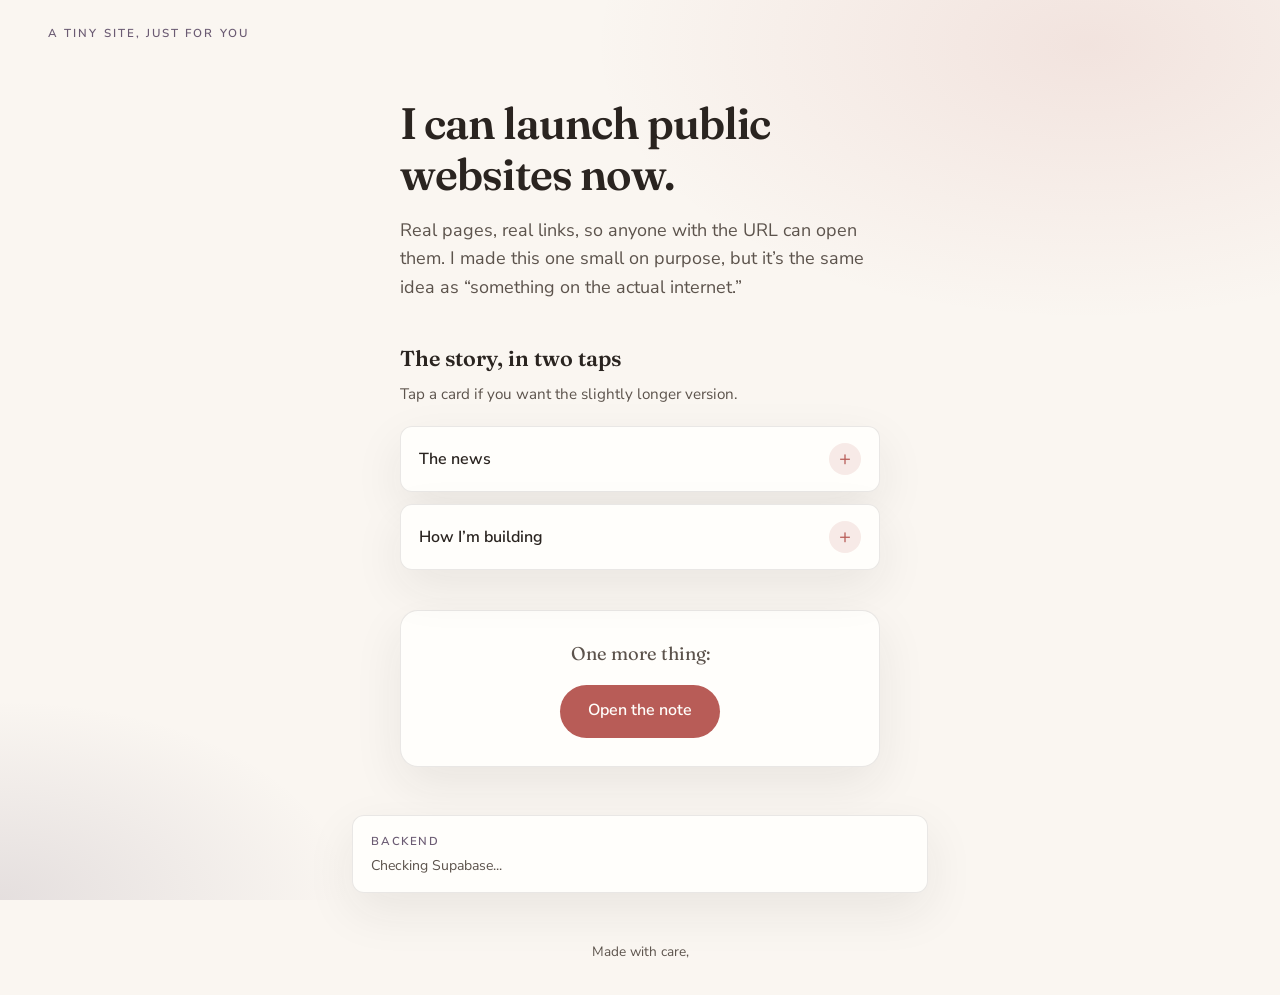
==== website/index.html @ ec7b1a2d "Add Supabase client, config template, deploy secret injection, status UI Made-with: Cursor" ====
<!DOCTYPE html>
<html lang="en">
  <head>
    <meta charset="utf-8" />
    <meta name="viewport" content="width=device-width, initial-scale=1" />
    <title>For you</title>
    <meta
      name="description"
      content="News: public websites, and how I build now. Tap the cards."
    />
    <link rel="stylesheet" href="styles.css" />
    <link rel="preconnect" href="https://fonts.googleapis.com" />
    <link rel="preconnect" href="https://fonts.gstatic.com" crossorigin />
    <link
      href="https://fonts.googleapis.com/css2?family=Fraunces:ital,opsz,wght@0,9..144,400;0,9..144,600;1,9..144,400&family=Nunito+Sans:ital,opsz,wght@0,6..12,400;0,6..12,600;1,6..12,400&display=swap"
      rel="stylesheet"
    />
  </head>
  <body>
    <a class="skip-link" href="#main">Skip to content</a>
    <div class="bg-blobs" aria-hidden="true"></div>

    <header class="site-header">
      <p class="eyebrow">A tiny site, just for you</p>
    </header>

    <main id="main" class="layout">
      <section class="hero card-in" aria-labelledby="hero-title">
        <h1 id="hero-title" class="hero-title">I can launch public websites now.</h1>
        <p class="lede">
          Real pages, real links, so anyone with the URL can open them. I made this
          one small on purpose, but it’s the same idea as “something on the
          actual internet.”
        </p>
      </section>

      <section class="story" aria-labelledby="story-title">
        <h2 id="story-title" class="section-title">The story, in two taps</h2>
        <p class="section-intro">
          Tap a card if you want the slightly longer version.
        </p>

        <div class="cards">
          <article class="story-card">
            <button
              type="button"
              class="story-card__toggle"
              aria-expanded="false"
              aria-controls="panel-1"
              id="btn-1"
            >
              <span class="story-card__label">The news</span>
              <span class="story-card__hint" aria-hidden="true">+</span>
            </button>
            <div
              class="story-card__panel"
              id="panel-1"
              role="region"
              aria-labelledby="btn-1"
              hidden
            >
              <p>
                I can create and publish <strong>public</strong> sites (pages
                that live outside my laptop, with a shareable link). That’s new
                for me, and it’s what I wanted you to see first.
              </p>
            </div>
          </article>

          <article class="story-card">
            <button
              type="button"
              class="story-card__toggle"
              aria-expanded="false"
              aria-controls="panel-2"
              id="btn-2"
            >
              <span class="story-card__label">How I’m building</span>
              <span class="story-card__hint" aria-hidden="true">+</span>
            </button>
            <div
              class="story-card__panel"
              id="panel-2"
              role="region"
              aria-labelledby="btn-2"
              hidden
            >
              <p>
                I work alongside AI tools now: things like <strong>Cursor</strong>
                and <strong>Claude</strong>, almost like teammates in the editor.
                They help me draft, explore options, and catch dumb mistakes;
                I still decide what ships. It’s faster, and honestly more fun.
              </p>
            </div>
          </article>
        </div>
      </section>

      <section class="reveal-block card-in card-in--delay" aria-labelledby="reveal-label">
        <p id="reveal-label" class="reveal-block__prompt">One more thing:</p>
        <button type="button" class="btn-primary" id="reveal-btn">
          Open the note
        </button>
        <div class="reveal-block__message" id="reveal-message" hidden>
          <p>Any ideas what we want to build now?</p>
        </div>
      </section>
    </main>

    <aside class="supabase-panel card-in" aria-label="Backend status">
      <p class="supabase-panel__title">Backend</p>
      <p id="supabase-status" class="supabase-status">Checking Supabase...</p>
    </aside>

    <footer class="site-footer">
      <p>Made with care, <span id="year"></span></p>
    </footer>

    <script src="script.js" defer></script>
    <script type="module" src="js/app-supabase.js"></script>
  </body>
</html>
---- website/styles.css ----
:root {
  --bg: #faf6f1;
  --bg-card: #fffefb;
  --text: #2a2420;
  --text-soft: #5c534c;
  --accent: #b85c57;
  --accent-hover: #9a4744;
  --accent-faint: rgba(184, 92, 87, 0.12);
  --plum: #6b5b73;
  --border: rgba(42, 36, 32, 0.1);
  --radius: 18px;
  --radius-sm: 12px;
  --shadow: 0 18px 50px rgba(42, 36, 32, 0.08);
  --shadow-hover: 0 22px 60px rgba(42, 36, 32, 0.12);
  --font-sans: "Nunito Sans", system-ui, sans-serif;
  --font-display: "Fraunces", Georgia, serif;
}

@media (prefers-color-scheme: dark) {
  :root {
    --bg: #17141a;
    --bg-card: #1f1c24;
    --text: #f2ebe6;
    --text-soft: #b8aea5;
    --accent: #e8a09c;
    --accent-hover: #f0bcb8;
    --accent-faint: rgba(232, 160, 156, 0.12);
    --plum: #c4b8cc;
    --border: rgba(242, 235, 230, 0.12);
    --shadow: 0 20px 60px rgba(0, 0, 0, 0.35);
    --shadow-hover: 0 24px 70px rgba(0, 0, 0, 0.45);
  }
}

*,
*::before,
*::after {
  box-sizing: border-box;
}

html {
  font-family: var(--font-sans);
  line-height: 1.6;
  -webkit-font-smoothing: antialiased;
}

body {
  margin: 0;
  min-height: 100dvh;
  display: flex;
  flex-direction: column;
  color: var(--text);
  background: var(--bg);
  position: relative;
  overflow-x: hidden;
}

.bg-blobs {
  position: fixed;
  inset: 0;
  z-index: -1;
  background:
    radial-gradient(900px 500px at 85% 5%, var(--accent-faint), transparent 55%),
    radial-gradient(700px 400px at 0% 100%, rgba(107, 91, 115, 0.15), transparent 50%),
    var(--bg);
  pointer-events: none;
}

@media (prefers-color-scheme: dark) {
  .bg-blobs {
    background:
      radial-gradient(900px 500px at 85% 5%, var(--accent-faint), transparent 55%),
      radial-gradient(700px 400px at 0% 100%, rgba(196, 184, 204, 0.12), transparent 50%),
      var(--bg);
  }
}

.skip-link {
  position: absolute;
  left: -999px;
  top: 0.75rem;
  padding: 0.5rem 1rem;
  background: var(--accent);
  color: var(--bg);
  font-weight: 600;
  border-radius: 8px;
  z-index: 10;
}

.skip-link:focus {
  left: 0.75rem;
}

.site-header {
  padding: 1.5rem clamp(1.25rem, 4vw, 3rem) 0;
}

.eyebrow {
  margin: 0;
  font-size: 0.72rem;
  letter-spacing: 0.18em;
  text-transform: uppercase;
  color: var(--plum);
  font-weight: 600;
}

.layout {
  flex: 1;
  padding: clamp(1.5rem, 5vw, 3.5rem) clamp(1.25rem, 4vw, 3rem) 3rem;
  max-width: 36rem;
  margin: 0 auto;
  width: 100%;
}

.hero {
  margin-bottom: 2.5rem;
}

.hero-title {
  margin: 0 0 1rem;
  font-family: var(--font-display);
  font-size: clamp(2rem, 6vw, 2.75rem);
  font-weight: 600;
  line-height: 1.15;
  letter-spacing: -0.02em;
  color: var(--text);
}

.lede {
  margin: 0;
  font-size: 1.125rem;
  color: var(--text-soft);
}

.section-title {
  margin: 0 0 0.35rem;
  font-family: var(--font-display);
  font-size: 1.35rem;
  font-weight: 600;
}

.section-intro {
  margin: 0 0 1.25rem;
  font-size: 0.95rem;
  color: var(--text-soft);
}

.cards {
  display: flex;
  flex-direction: column;
  gap: 0.75rem;
}

.story-card {
  border-radius: var(--radius-sm);
  border: 1px solid var(--border);
  background: var(--bg-card);
  box-shadow: var(--shadow);
  overflow: hidden;
  transition: box-shadow 0.25s ease, transform 0.2s ease;
}

.story-card:has(.story-card__toggle[aria-expanded="true"]) {
  box-shadow: var(--shadow-hover);
}

.story-card__toggle {
  width: 100%;
  display: flex;
  align-items: center;
  justify-content: space-between;
  gap: 1rem;
  padding: 1rem 1.15rem;
  margin: 0;
  border: none;
  background: transparent;
  color: var(--text);
  font: inherit;
  text-align: left;
  cursor: pointer;
  transition: background 0.2s ease;
}

.story-card__toggle:hover {
  background: var(--accent-faint);
}

.story-card__toggle:focus-visible {
  outline: 2px solid var(--accent);
  outline-offset: -2px;
}

.story-card__label {
  font-weight: 600;
  font-size: 1rem;
}

.story-card__hint {
  flex-shrink: 0;
  width: 2rem;
  height: 2rem;
  display: grid;
  place-items: center;
  border-radius: 999px;
  background: var(--accent-faint);
  color: var(--accent);
  font-size: 1.25rem;
  font-weight: 400;
  line-height: 1;
  transition: transform 0.25s ease;
}

.story-card__toggle[aria-expanded="true"] .story-card__hint {
  transform: rotate(45deg);
}

.story-card__panel {
  padding: 0 1.15rem 1.15rem;
  border-top: 1px solid var(--border);
}

.story-card__panel[hidden] {
  display: none;
}

.story-card__panel p {
  margin: 0.9rem 0 0;
  font-size: 0.98rem;
  color: var(--text-soft);
}

.story-card__panel p em {
  color: var(--text);
  font-style: italic;
}

.reveal-block {
  margin-top: 2.5rem;
  padding: 1.75rem;
  border-radius: var(--radius);
  border: 1px solid var(--border);
  background: var(--bg-card);
  box-shadow: var(--shadow);
  text-align: center;
}

.reveal-block__prompt {
  margin: 0 0 1rem;
  font-family: var(--font-display);
  font-size: 1.15rem;
  color: var(--text-soft);
}

.btn-primary {
  display: inline-flex;
  align-items: center;
  justify-content: center;
  padding: 0.85rem 1.75rem;
  border: none;
  border-radius: 999px;
  background: var(--accent);
  color: #fffefb;
  font: inherit;
  font-weight: 600;
  font-size: 1rem;
  cursor: pointer;
  transition: background 0.2s ease, transform 0.15s ease;
}

.btn-primary:hover {
  background: var(--accent-hover);
}

.btn-primary:focus-visible {
  outline: 2px solid var(--accent);
  outline-offset: 3px;
}

.btn-primary:active {
  transform: scale(0.98);
}

.reveal-block__message {
  margin-top: 1.25rem;
  text-align: left;
}

.reveal-block__message[hidden] {
  display: none;
}

.reveal-block__message p {
  margin: 0;
  font-size: 1.05rem;
  color: var(--text-soft);
  line-height: 1.65;
}

.supabase-panel {
  max-width: 36rem;
  margin: 0 auto 1.5rem;
  padding: 1rem 1.15rem;
  width: calc(100% - clamp(2.5rem, 8vw, 6rem));
  border-radius: var(--radius-sm);
  border: 1px solid var(--border);
  background: var(--bg-card);
  box-shadow: var(--shadow);
}

.supabase-panel__title {
  margin: 0 0 0.35rem;
  font-size: 0.72rem;
  letter-spacing: 0.14em;
  text-transform: uppercase;
  color: var(--plum);
  font-weight: 600;
}

.supabase-status {
  margin: 0;
  font-size: 0.88rem;
  color: var(--text-soft);
  line-height: 1.45;
}

.supabase-status[data-state="ok"] {
  color: var(--text);
}

.supabase-status[data-state="error"] {
  color: var(--accent);
}

.site-footer {
  padding: 1.5rem clamp(1.25rem, 4vw, 3rem) 2rem;
  text-align: center;
}

.site-footer p {
  margin: 0;
  font-size: 0.85rem;
  color: var(--text-soft);
}

@media (prefers-reduced-motion: reduce) {
  .story-card,
  .story-card__hint,
  .btn-primary {
    transition: none;
  }

  .card-in {
    animation: none;
    opacity: 1;
    transform: none;
  }
}

.card-in {
  animation: rise-in 0.7s ease backwards;
}

.card-in--delay {
  animation-delay: 0.12s;
}

@keyframes rise-in {
  from {
    opacity: 0;
    transform: translateY(12px);
  }
  to {
    opacity: 1;
    transform: translateY(0);
  }
}
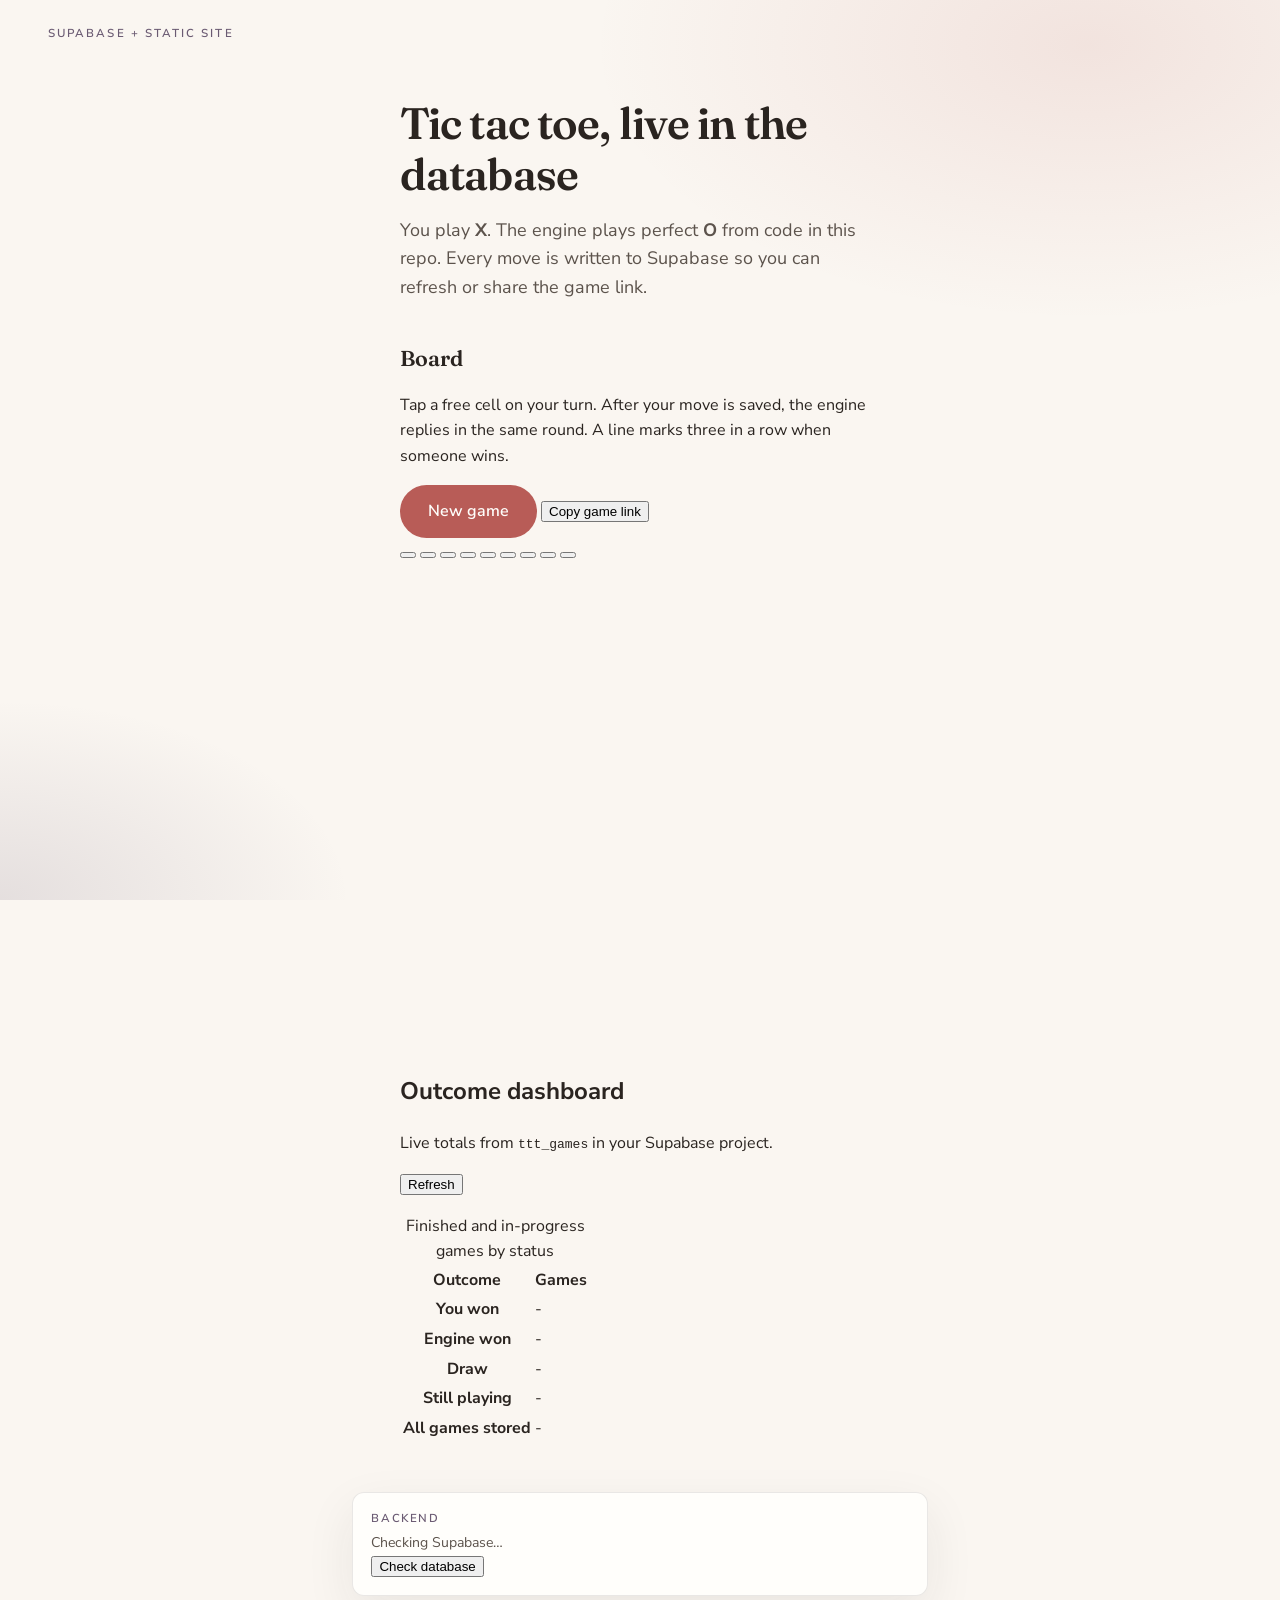
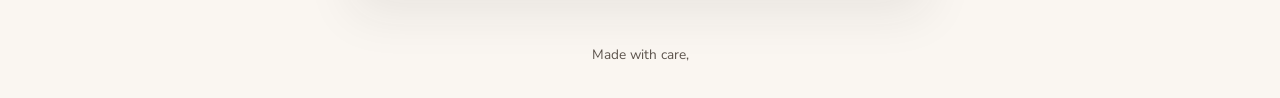
==== commit c548d9a9: "Clean up README, gitignore, and ASCII placeholders for stats UI Made-with: Cursor" ====
--- a/website/index.html
+++ b/website/index.html
@@ -3,10 +3,10 @@
   <head>
     <meta charset="utf-8" />
     <meta name="viewport" content="width=device-width, initial-scale=1" />
-    <title>For you</title>
+    <title>Tic tac toe with Supabase</title>
     <meta
       name="description"
-      content="News: public websites, and how I build now. Tap the cards."
+      content="Play tic tac toe against a perfect engine. Each move is stored in Supabase."
     />
     <link rel="stylesheet" href="styles.css" />
     <link rel="preconnect" href="https://fonts.googleapis.com" />
@@ -21,95 +21,147 @@
     <div class="bg-blobs" aria-hidden="true"></div>
 
     <header class="site-header">
-      <p class="eyebrow">A tiny site, just for you</p>
+      <p class="eyebrow">Supabase + static site</p>
     </header>
 
-    <main id="main" class="layout">
+    <main id="main" class="layout layout--wide">
       <section class="hero card-in" aria-labelledby="hero-title">
-        <h1 id="hero-title" class="hero-title">I can launch public websites now.</h1>
+        <h1 id="hero-title" class="hero-title">Tic tac toe, live in the database</h1>
         <p class="lede">
-          Real pages, real links, so anyone with the URL can open them. I made this
-          one small on purpose, but it’s the same idea as “something on the
-          actual internet.”
+          You play <strong>X</strong>. The engine plays perfect <strong>O</strong> from code in this
+          repo. Every move is written to Supabase so you can refresh or share the game link.
         </p>
       </section>
 
-      <section class="story" aria-labelledby="story-title">
-        <h2 id="story-title" class="section-title">The story, in two taps</h2>
-        <p class="section-intro">
-          Tap a card if you want the slightly longer version.
+      <section class="ttt-section card-in card-in--delay" aria-labelledby="ttt-heading">
+        <h2 id="ttt-heading" class="section-title">Board</h2>
+        <p class="ttt-lede">
+          Tap a free cell on your turn. After your move is saved, the engine replies in the same
+          round. A line marks three in a row when someone wins.
         </p>
+        <p id="ttt-status" class="ttt-status" aria-live="polite"></p>
+        <div id="ttt-result" class="ttt-result" role="status" hidden></div>
+        <div class="ttt-toolbar">
+          <button type="button" class="btn-primary" id="ttt-new-game">New game</button>
+          <button type="button" class="btn-ghost" id="ttt-copy-link">Copy game link</button>
+        </div>
 
-        <div class="cards">
-          <article class="story-card">
-            <button
-              type="button"
-              class="story-card__toggle"
-              aria-expanded="false"
-              aria-controls="panel-1"
-              id="btn-1"
-            >
-              <span class="story-card__label">The news</span>
-              <span class="story-card__hint" aria-hidden="true">+</span>
-            </button>
-            <div
-              class="story-card__panel"
-              id="panel-1"
-              role="region"
-              aria-labelledby="btn-1"
-              hidden
-            >
-              <p>
-                I can create and publish <strong>public</strong> sites (pages
-                that live outside my laptop, with a shareable link). That’s new
-                for me, and it’s what I wanted you to see first.
-              </p>
-            </div>
-          </article>
-
-          <article class="story-card">
-            <button
-              type="button"
-              class="story-card__toggle"
-              aria-expanded="false"
-              aria-controls="panel-2"
-              id="btn-2"
-            >
-              <span class="story-card__label">How I’m building</span>
-              <span class="story-card__hint" aria-hidden="true">+</span>
-            </button>
-            <div
-              class="story-card__panel"
-              id="panel-2"
-              role="region"
-              aria-labelledby="btn-2"
-              hidden
-            >
-              <p>
-                I work alongside AI tools now: things like <strong>Cursor</strong>
-                and <strong>Claude</strong>, almost like teammates in the editor.
-                They help me draft, explore options, and catch dumb mistakes;
-                I still decide what ships. It’s faster, and honestly more fun.
-              </p>
-            </div>
-          </article>
+        <div class="ttt-board-shell">
+          <div
+            class="ttt-grid"
+            id="ttt-grid"
+            role="group"
+            aria-label="Tic tac toe cells, three by three"
+          >
+            <button type="button" class="ttt-cell" data-index="0" aria-label="Cell 1"></button>
+            <button type="button" class="ttt-cell" data-index="1" aria-label="Cell 2"></button>
+            <button type="button" class="ttt-cell" data-index="2" aria-label="Cell 3"></button>
+            <button type="button" class="ttt-cell" data-index="3" aria-label="Cell 4"></button>
+            <button type="button" class="ttt-cell" data-index="4" aria-label="Cell 5"></button>
+            <button type="button" class="ttt-cell" data-index="5" aria-label="Cell 6"></button>
+            <button type="button" class="ttt-cell" data-index="6" aria-label="Cell 7"></button>
+            <button type="button" class="ttt-cell" data-index="7" aria-label="Cell 8"></button>
+            <button type="button" class="ttt-cell" data-index="8" aria-label="Cell 9"></button>
+          </div>
+          <svg
+            id="ttt-win-svg"
+            class="ttt-win-svg"
+            viewBox="0 0 300 300"
+            preserveAspectRatio="none"
+            aria-hidden="true"
+          ></svg>
         </div>
       </section>
 
-      <section class="reveal-block card-in card-in--delay" aria-labelledby="reveal-label">
-        <p id="reveal-label" class="reveal-block__prompt">One more thing:</p>
-        <button type="button" class="btn-primary" id="reveal-btn">
-          Open the note
-        </button>
-        <div class="reveal-block__message" id="reveal-message" hidden>
-          <p>Any ideas what we want to build now?</p>
+      <section class="stats-section card-in" aria-labelledby="stats-heading">
+        <div class="stats-section__head">
+          <div class="stats-section__titles">
+            <h2 id="stats-heading" class="stats-section__title">Outcome dashboard</h2>
+            <p class="stats-section__subtitle">
+              Live totals from <code>ttt_games</code> in your Supabase project.
+            </p>
+          </div>
+          <button type="button" class="btn-stats-refresh" id="stats-refresh">
+            <span class="btn-stats-refresh__label">Refresh</span>
+          </button>
+        </div>
+        <p id="stats-status" class="stats-status" aria-live="polite"></p>
+
+        <div class="stats-table-shell">
+          <table class="stats-table">
+            <caption class="stats-table__caption">
+              Finished and in-progress games by status
+            </caption>
+            <thead>
+              <tr>
+                <th scope="col" class="stats-table__th-outcome">Outcome</th>
+                <th scope="col" class="stats-table__th-count">Games</th>
+              </tr>
+            </thead>
+            <tbody>
+              <tr class="stats-table__row stats-table__row--user">
+                <th scope="row" class="stats-table__label">
+                  <span class="stats-table__swatch stats-table__swatch--user" aria-hidden="true"></span>
+                  You won
+                </th>
+                <td class="stats-table__num" id="stat-user-won">-</td>
+              </tr>
+              <tr class="stats-table__row stats-table__row--engine">
+                <th scope="row" class="stats-table__label">
+                  <span class="stats-table__swatch stats-table__swatch--engine" aria-hidden="true"></span>
+                  Engine won
+                </th>
+                <td class="stats-table__num" id="stat-engine-won">-</td>
+              </tr>
+              <tr class="stats-table__row stats-table__row--draw">
+                <th scope="row" class="stats-table__label">
+                  <span class="stats-table__swatch stats-table__swatch--draw" aria-hidden="true"></span>
+                  Draw
+                </th>
+                <td class="stats-table__num" id="stat-draw">-</td>
+              </tr>
+              <tr class="stats-table__row stats-table__row--playing stats-table__row--sep">
+                <th scope="row" class="stats-table__label">
+                  <span class="stats-table__swatch stats-table__swatch--playing" aria-hidden="true"></span>
+                  Still playing
+                </th>
+                <td class="stats-table__num stats-table__num--muted" id="stat-playing">-</td>
+              </tr>
+              <tr class="stats-table__row stats-table__row--total">
+                <th scope="row" class="stats-table__label stats-table__label--total">
+                  <span class="stats-table__swatch stats-table__swatch--total" aria-hidden="true"></span>
+                  All games stored
+                </th>
+                <td class="stats-table__num stats-table__num--total" id="stat-total">-</td>
+              </tr>
+            </tbody>
+          </table>
         </div>
       </section>
     </main>
 
     <aside class="supabase-panel card-in" aria-label="Backend status">
       <p class="supabase-panel__title">Backend</p>
-      <p id="supabase-status" class="supabase-status">Checking Supabase...</p>
+      <div class="supabase-db-row">
+        <span
+          class="supabase-light"
+          id="supabase-light"
+          data-state="off"
+          role="img"
+          aria-label="Database check indicator"
+        ></span>
+        <p
+          id="supabase-status"
+          class="supabase-status"
+          data-state="idle"
+          aria-live="polite"
+        >
+          Checking Supabase…
+        </p>
+      </div>
+      <button type="button" class="btn-supabase-check" id="supabase-check-btn">
+        Check database
+      </button>
     </aside>
 
     <footer class="site-footer">
@@ -118,5 +170,7 @@
 
     <script src="script.js" defer></script>
     <script type="module" src="js/app-supabase.js"></script>
+    <script type="module" src="js/app-dashboard.js"></script>
+    <script type="module" src="js/app-ttt.js"></script>
   </body>
 </html>
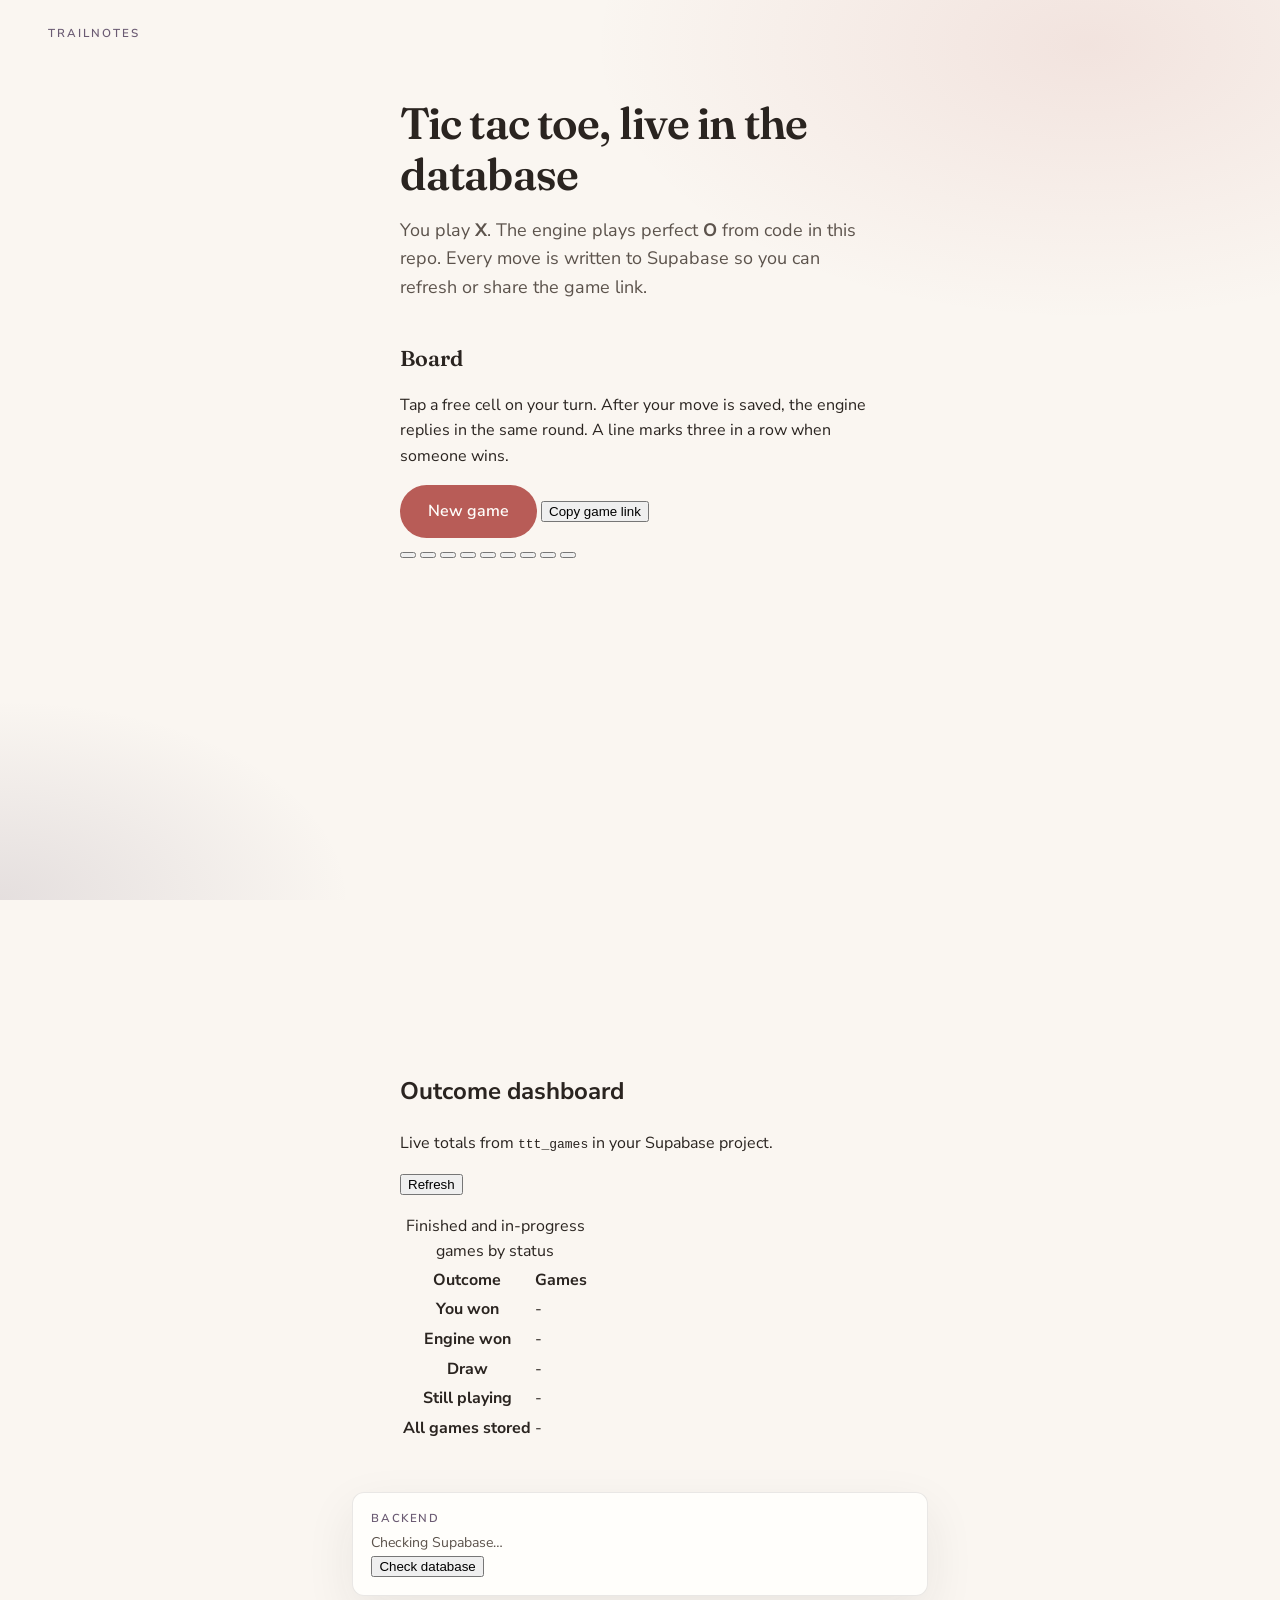
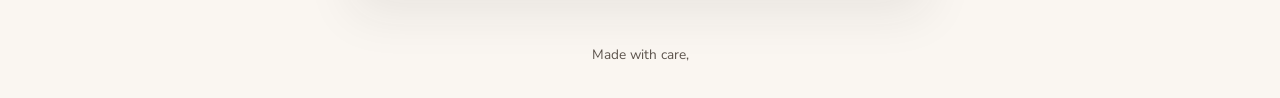
==== commit 67c89282: "Rename project branding to TrailNotes Made-with: Cursor" ====
--- a/website/index.html
+++ b/website/index.html
@@ -3,10 +3,10 @@
   <head>
     <meta charset="utf-8" />
     <meta name="viewport" content="width=device-width, initial-scale=1" />
-    <title>Tic tac toe with Supabase</title>
+    <title>TrailNotes</title>
     <meta
       name="description"
-      content="Play tic tac toe against a perfect engine. Each move is stored in Supabase."
+      content="TrailNotes: play tic tac toe against a perfect engine. Each move is stored in Supabase."
     />
     <link rel="stylesheet" href="styles.css" />
     <link rel="preconnect" href="https://fonts.googleapis.com" />
@@ -21,7 +21,7 @@
     <div class="bg-blobs" aria-hidden="true"></div>
 
     <header class="site-header">
-      <p class="eyebrow">Supabase + static site</p>
+      <p class="eyebrow">TrailNotes</p>
     </header>
 
     <main id="main" class="layout layout--wide">
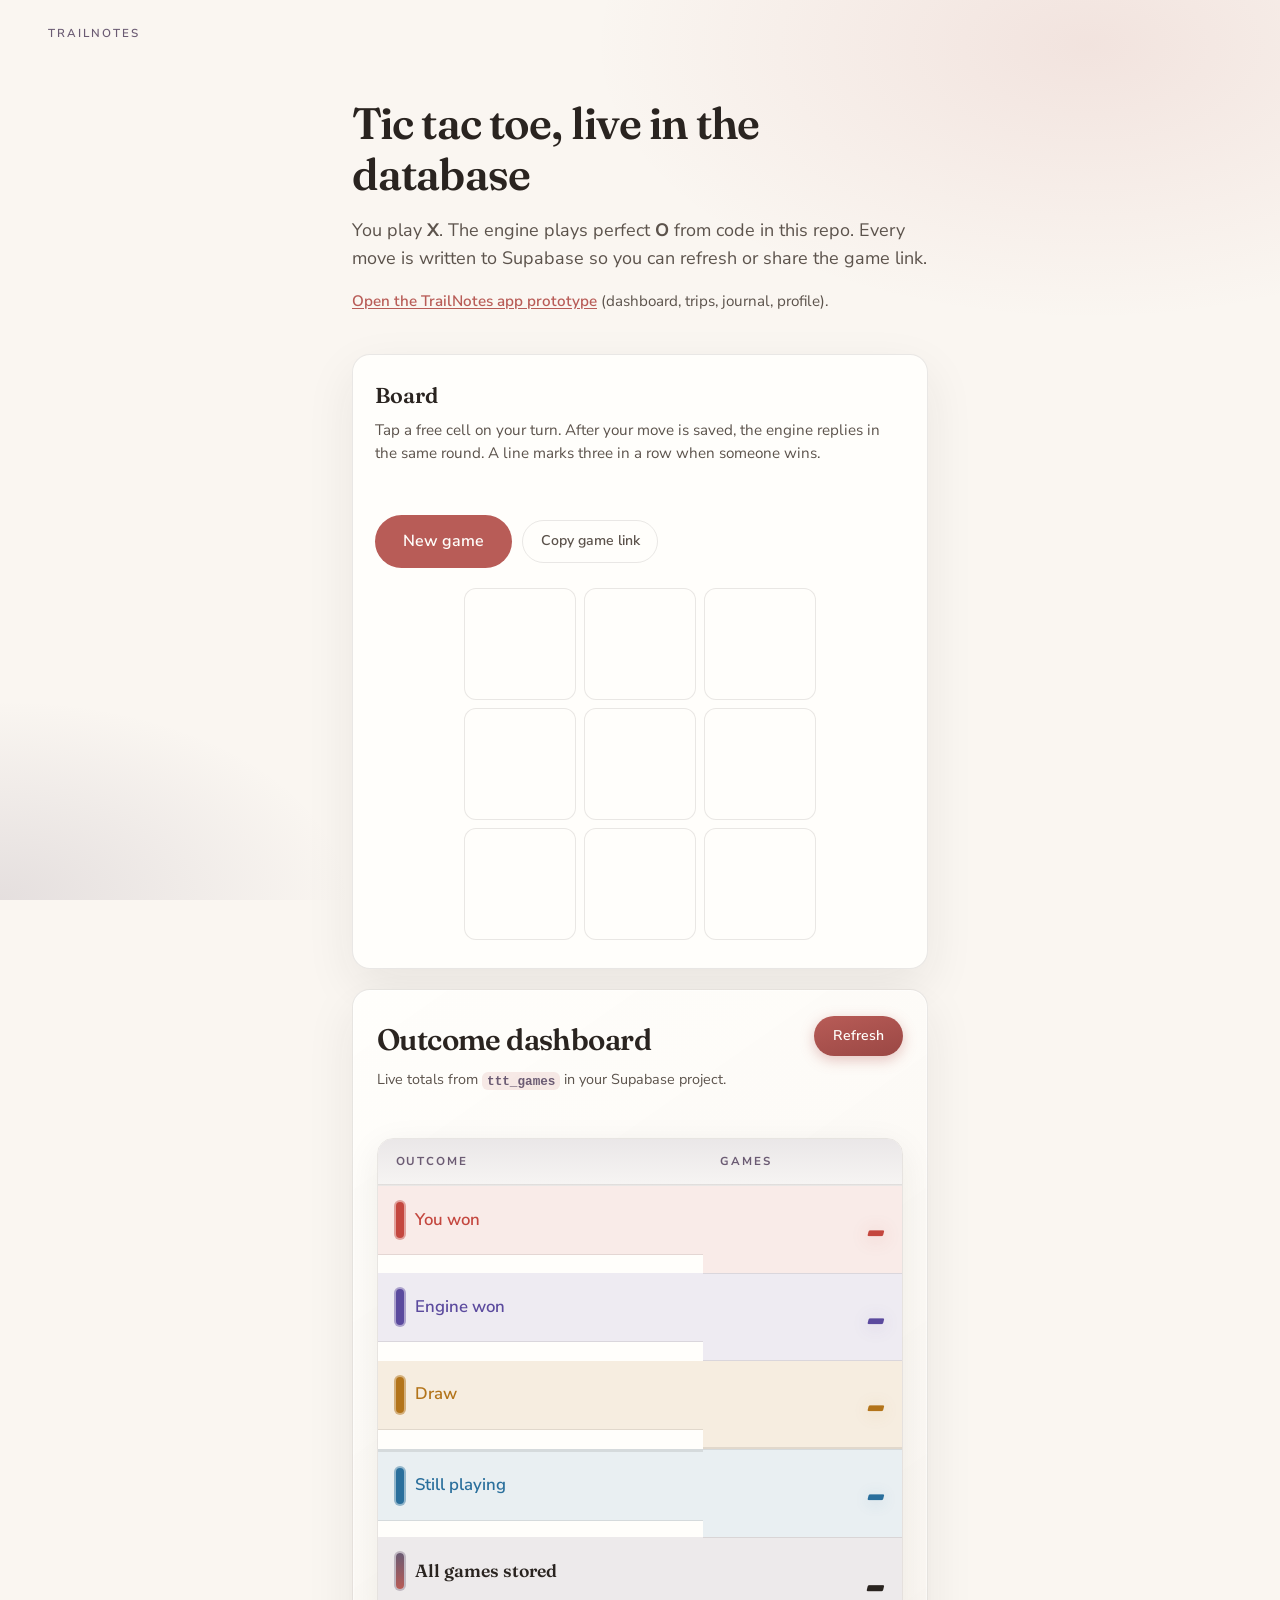
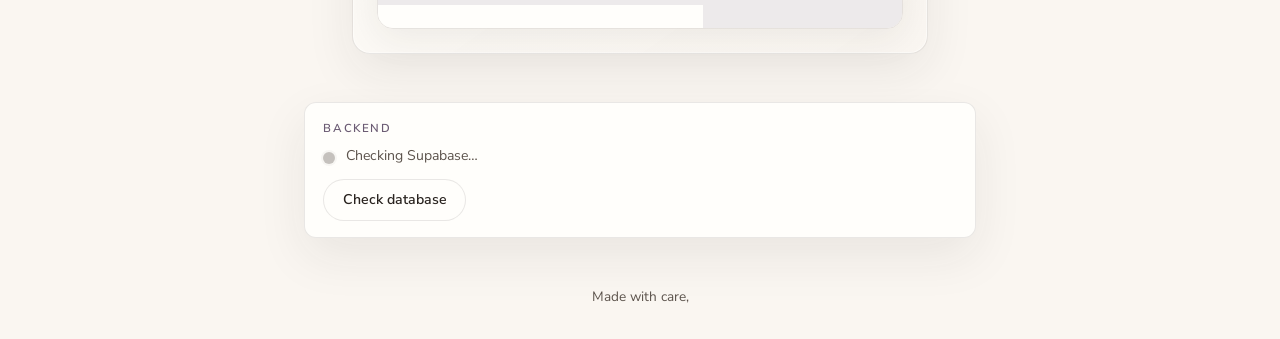
==== commit 784b6c78: "Add clickable TrailNotes UI prototype (four screens) under website/prototype Made-with: Cursor" ====
--- a/website/index.html
+++ b/website/index.html
@@ -30,6 +30,9 @@
         <p class="lede">
           You play <strong>X</strong>. The engine plays perfect <strong>O</strong> from code in this
           repo. Every move is written to Supabase so you can refresh or share the game link.
+        </p>
+        <p class="prototype-teaser">
+          <a href="prototype/index.html">Open the TrailNotes app prototype</a> (dashboard, trips, journal, profile).
         </p>
       </section>
 
--- a/website/styles.css
+++ b/website/styles.css
@@ -14,6 +14,21 @@
   --shadow-hover: 0 22px 60px rgba(42, 36, 32, 0.12);
   --font-sans: "Nunito Sans", system-ui, sans-serif;
   --font-display: "Fraunces", Georgia, serif;
+  --stat-user: #c4473f;
+  --stat-user-bg: rgba(196, 71, 63, 0.1);
+  --stat-user-border: rgba(196, 71, 63, 0.45);
+  --stat-engine: #5b4a9e;
+  --stat-engine-bg: rgba(91, 74, 158, 0.1);
+  --stat-engine-border: rgba(91, 74, 158, 0.45);
+  --stat-draw: #b3741a;
+  --stat-draw-bg: rgba(179, 116, 26, 0.12);
+  --stat-draw-border: rgba(179, 116, 26, 0.5);
+  --stat-playing: #2a6f9c;
+  --stat-playing-bg: rgba(42, 111, 156, 0.1);
+  --stat-playing-border: rgba(42, 111, 156, 0.45);
+  --stat-total: #2a2420;
+  --stat-total-bg: rgba(107, 91, 115, 0.12);
+  --stat-total-border: rgba(107, 91, 115, 0.35);
 }
 
 @media (prefers-color-scheme: dark) {
@@ -29,6 +44,21 @@
     --border: rgba(242, 235, 230, 0.12);
     --shadow: 0 20px 60px rgba(0, 0, 0, 0.35);
     --shadow-hover: 0 24px 70px rgba(0, 0, 0, 0.45);
+    --stat-user: #ff8a82;
+    --stat-user-bg: rgba(255, 138, 130, 0.12);
+    --stat-user-border: rgba(255, 138, 130, 0.4);
+    --stat-engine: #b8a3ff;
+    --stat-engine-bg: rgba(184, 163, 255, 0.12);
+    --stat-engine-border: rgba(184, 163, 255, 0.45);
+    --stat-draw: #f0c14d;
+    --stat-draw-bg: rgba(240, 193, 77, 0.12);
+    --stat-draw-border: rgba(240, 193, 77, 0.45);
+    --stat-playing: #7ec8ff;
+    --stat-playing-bg: rgba(126, 200, 255, 0.12);
+    --stat-playing-border: rgba(126, 200, 255, 0.4);
+    --stat-total: #f2ebe6;
+    --stat-total-bg: rgba(196, 184, 204, 0.14);
+    --stat-total-border: rgba(196, 184, 204, 0.35);
   }
 }
 
@@ -112,6 +142,10 @@
   width: 100%;
 }
 
+.layout--wide {
+  max-width: 42rem;
+}
+
 .hero {
   margin-bottom: 2.5rem;
 }
@@ -130,6 +164,23 @@
   margin: 0;
   font-size: 1.125rem;
   color: var(--text-soft);
+}
+
+.prototype-teaser {
+  margin: 1rem 0 0;
+  font-size: 0.95rem;
+  color: var(--text-soft);
+}
+
+.prototype-teaser a {
+  color: var(--accent);
+  font-weight: 600;
+  text-decoration: underline;
+  text-underline-offset: 0.15em;
+}
+
+.prototype-teaser a:hover {
+  color: var(--accent-hover);
 }
 
 .section-title {
@@ -297,7 +348,7 @@
 }
 
 .supabase-panel {
-  max-width: 36rem;
+  max-width: 42rem;
   margin: 0 auto 1.5rem;
   padding: 1rem 1.15rem;
   width: calc(100% - clamp(2.5rem, 8vw, 6rem));
@@ -308,7 +359,7 @@
 }
 
 .supabase-panel__title {
-  margin: 0 0 0.35rem;
+  margin: 0 0 0.55rem;
   font-size: 0.72rem;
   letter-spacing: 0.14em;
   text-transform: uppercase;
@@ -316,8 +367,112 @@
   font-weight: 600;
 }
 
+.supabase-db-row {
+  display: flex;
+  align-items: flex-start;
+  gap: 0.65rem;
+  margin-bottom: 0.75rem;
+}
+
+.supabase-light {
+  flex-shrink: 0;
+  width: 0.75rem;
+  height: 0.75rem;
+  margin-top: 0.32rem;
+  border-radius: 50%;
+  background: var(--text-soft);
+  opacity: 0.45;
+  box-shadow: 0 0 0 2px var(--border);
+  transition:
+    background 0.2s ease,
+    opacity 0.2s ease,
+    box-shadow 0.2s ease;
+}
+
+.supabase-light[data-state="off"] {
+  background: var(--text-soft);
+  opacity: 0.35;
+}
+
+.supabase-light[data-state="pending"] {
+  background: #c9a227;
+  opacity: 1;
+  animation: supa-pulse 0.9s ease-in-out infinite;
+}
+
+.supabase-light[data-state="ok"] {
+  background: #2f8f54;
+  opacity: 1;
+  box-shadow:
+    0 0 0 2px rgba(47, 143, 84, 0.35),
+    0 0 12px rgba(47, 143, 84, 0.45);
+}
+
+.supabase-light[data-state="error"] {
+  background: var(--accent);
+  opacity: 1;
+}
+
+@keyframes supa-pulse {
+  0%,
+  100% {
+    transform: scale(1);
+    opacity: 1;
+  }
+  50% {
+    transform: scale(1.08);
+    opacity: 0.75;
+  }
+}
+
+@media (prefers-reduced-motion: reduce) {
+  .supabase-light[data-state="pending"] {
+    animation: none;
+  }
+}
+
+.btn-supabase-check {
+  display: inline-flex;
+  align-items: center;
+  justify-content: center;
+  padding: 0.55rem 1.15rem;
+  border: 1px solid var(--border);
+  border-radius: 999px;
+  background: var(--bg-card);
+  color: var(--text);
+  font: inherit;
+  font-weight: 600;
+  font-size: 0.88rem;
+  cursor: pointer;
+  transition:
+    background 0.2s ease,
+    border-color 0.2s ease,
+    transform 0.15s ease;
+}
+
+.btn-supabase-check:hover:not(:disabled) {
+  background: var(--accent-faint);
+  border-color: rgba(107, 91, 115, 0.35);
+}
+
+.btn-supabase-check:focus-visible {
+  outline: 2px solid var(--accent);
+  outline-offset: 2px;
+}
+
+.btn-supabase-check:active:not(:disabled) {
+  transform: scale(0.98);
+}
+
+.btn-supabase-check:disabled {
+  opacity: 0.55;
+  cursor: not-allowed;
+}
+
 .supabase-status {
   margin: 0;
+  flex: 1;
+  min-width: 0;
   font-size: 0.88rem;
   color: var(--text-soft);
   line-height: 1.45;
@@ -345,8 +500,14 @@
 @media (prefers-reduced-motion: reduce) {
   .story-card,
   .story-card__hint,
-  .btn-primary {
+  .btn-primary,
+  .btn-stats-refresh,
+  .ttt-cell {
     transition: none;
+  }
+
+  .btn-stats-refresh:active {
+    transform: none;
   }
 
   .card-in {
@@ -374,3 +535,494 @@
     transform: translateY(0);
   }
 }
+
+.ttt-section {
+  margin-top: 0.5rem;
+  padding: 1.5rem 1.35rem 1.75rem;
+  border-radius: var(--radius);
+  border: 1px solid var(--border);
+  background: var(--bg-card);
+  box-shadow: var(--shadow);
+}
+
+.ttt-lede {
+  margin: 0 0 1rem;
+  font-size: 0.95rem;
+  color: var(--text-soft);
+  line-height: 1.55;
+}
+
+.ttt-status {
+  margin: 0 0 0.75rem;
+  min-height: 1.45em;
+  font-size: 0.92rem;
+  color: var(--text-soft);
+}
+
+.ttt-result {
+  margin: 0 0 1rem;
+  padding: 0.65rem 1rem;
+  border-radius: var(--radius-sm);
+  background: var(--accent-faint);
+  color: var(--text);
+  font-weight: 600;
+  font-size: 1.05rem;
+  text-align: center;
+}
+
+.ttt-result[hidden] {
+  display: none;
+}
+
+.ttt-toolbar {
+  display: flex;
+  flex-wrap: wrap;
+  gap: 0.65rem;
+  align-items: center;
+  margin-bottom: 1.25rem;
+}
+
+.btn-ghost {
+  display: inline-flex;
+  align-items: center;
+  justify-content: center;
+  padding: 0.55rem 1.1rem;
+  border: 1px solid var(--border);
+  border-radius: 999px;
+  background: transparent;
+  color: var(--text-soft);
+  font: inherit;
+  font-weight: 600;
+  font-size: 0.88rem;
+  cursor: pointer;
+  transition:
+    background 0.2s ease,
+    color 0.2s ease,
+    border-color 0.2s ease;
+}
+
+.btn-ghost:hover:not(:disabled) {
+  background: var(--accent-faint);
+  color: var(--text);
+  border-color: rgba(107, 91, 115, 0.35);
+}
+
+.btn-ghost:focus-visible {
+  outline: 2px solid var(--accent);
+  outline-offset: 2px;
+}
+
+.btn-ghost:disabled {
+  opacity: 0.45;
+  cursor: not-allowed;
+}
+
+.ttt-board-shell {
+  position: relative;
+  width: min(100%, 22rem);
+  margin: 0 auto;
+  aspect-ratio: 1;
+}
+
+.ttt-grid {
+  position: relative;
+  z-index: 1;
+  display: grid;
+  grid-template-columns: repeat(3, 1fr);
+  grid-template-rows: repeat(3, 1fr);
+  gap: 0.5rem;
+  width: 100%;
+  height: 100%;
+}
+
+.ttt-cell {
+  position: relative;
+  display: flex;
+  align-items: center;
+  justify-content: center;
+  margin: 0;
+  padding: 0;
+  min-height: 0;
+  border: 1px solid var(--border);
+  border-radius: var(--radius-sm);
+  background: rgba(255, 254, 251, 0.65);
+  color: var(--text);
+  font-family: var(--font-display);
+  font-size: clamp(1.75rem, 8vw, 2.35rem);
+  font-weight: 600;
+  line-height: 1;
+  cursor: pointer;
+  transition:
+    background 0.2s ease,
+    transform 0.12s ease,
+    border-color 0.2s ease;
+}
+
+@media (prefers-color-scheme: dark) {
+  .ttt-cell {
+    background: rgba(31, 28, 36, 0.85);
+  }
+}
+
+.ttt-cell:hover:not(:disabled) {
+  border-color: rgba(107, 91, 115, 0.45);
+  background: var(--accent-faint);
+}
+
+.ttt-cell:focus-visible {
+  outline: 2px solid var(--accent);
+  outline-offset: 2px;
+  z-index: 2;
+}
+
+.ttt-cell:active:not(:disabled) {
+  transform: scale(0.97);
+}
+
+.ttt-cell:disabled {
+  cursor: default;
+  opacity: 1;
+}
+
+.ttt-cell[data-mark="x"] {
+  color: var(--accent);
+}
+
+.ttt-cell[data-mark="o"] {
+  color: var(--plum);
+}
+
+.ttt-win-svg {
+  position: absolute;
+  inset: 0;
+  z-index: 2;
+  width: 100%;
+  height: 100%;
+  pointer-events: none;
+  overflow: visible;
+}
+
+.ttt-win-line {
+  stroke: var(--accent);
+  stroke-width: 12;
+  stroke-linecap: round;
+  filter: drop-shadow(0 1px 2px rgba(42, 36, 32, 0.2));
+}
+
+@media (prefers-color-scheme: dark) {
+  .ttt-win-line {
+    filter: drop-shadow(0 1px 3px rgba(0, 0, 0, 0.5));
+  }
+}
+
+.stats-section {
+  margin-top: 1.25rem;
+  padding: 1.65rem 1.5rem 1.5rem;
+  border-radius: var(--radius);
+  border: 1px solid var(--border);
+  background:
+    linear-gradient(145deg, rgba(255, 254, 251, 0.95), rgba(250, 246, 241, 0.98)),
+    var(--bg-card);
+  box-shadow:
+    var(--shadow),
+    0 0 0 1px rgba(255, 255, 255, 0.4) inset;
+}
+
+@media (prefers-color-scheme: dark) {
+  .stats-section {
+    background:
+      linear-gradient(145deg, rgba(36, 32, 42, 0.95), rgba(31, 28, 36, 0.99)),
+      var(--bg-card);
+    box-shadow:
+      var(--shadow),
+      0 0 0 1px rgba(255, 255, 255, 0.04) inset;
+  }
+}
+
+.stats-section__head {
+  display: flex;
+  flex-wrap: wrap;
+  align-items: flex-start;
+  justify-content: space-between;
+  gap: 1rem;
+  margin-bottom: 0.65rem;
+}
+
+.stats-section__titles {
+  flex: 1;
+  min-width: min(100%, 14rem);
+}
+
+.stats-section__title {
+  margin: 0 0 0.35rem;
+  font-family: var(--font-display);
+  font-size: clamp(1.45rem, 4vw, 1.85rem);
+  font-weight: 600;
+  letter-spacing: -0.02em;
+  color: var(--text);
+}
+
+.stats-section__subtitle {
+  margin: 0;
+  font-size: 0.9rem;
+  color: var(--text-soft);
+  line-height: 1.45;
+}
+
+.stats-section__subtitle code {
+  font-size: 0.88em;
+  padding: 0.12em 0.4em;
+  border-radius: 6px;
+  background: var(--accent-faint);
+  color: var(--plum);
+  font-weight: 600;
+}
+
+.btn-stats-refresh {
+  flex-shrink: 0;
+  display: inline-flex;
+  align-items: center;
+  justify-content: center;
+  padding: 0.55rem 1.2rem;
+  border: none;
+  border-radius: 999px;
+  background: linear-gradient(165deg, var(--accent), var(--accent-hover));
+  color: #fffefb;
+  font: inherit;
+  font-weight: 600;
+  font-size: 0.88rem;
+  cursor: pointer;
+  box-shadow: 0 4px 14px rgba(184, 92, 87, 0.35);
+  transition:
+    transform 0.15s ease,
+    box-shadow 0.2s ease,
+    filter 0.2s ease;
+}
+
+.btn-stats-refresh:hover {
+  filter: brightness(1.05);
+  box-shadow: 0 6px 18px rgba(184, 92, 87, 0.42);
+}
+
+.btn-stats-refresh:active {
+  transform: scale(0.97);
+}
+
+.btn-stats-refresh:focus-visible {
+  outline: 2px solid var(--accent);
+  outline-offset: 3px;
+}
+
+@media (prefers-color-scheme: dark) {
+  .btn-stats-refresh {
+    box-shadow: 0 4px 18px rgba(0, 0, 0, 0.45);
+  }
+}
+
+.stats-status {
+  margin: 0 0 1.1rem;
+  min-height: 1.35em;
+  font-size: 0.88rem;
+  color: var(--text-soft);
+}
+
+.stats-table-shell {
+  border-radius: calc(var(--radius-sm) + 4px);
+  overflow: hidden;
+  border: 1px solid var(--border);
+  box-shadow: 0 10px 36px rgba(42, 36, 32, 0.07);
+}
+
+@media (prefers-color-scheme: dark) {
+  .stats-table-shell {
+    box-shadow: 0 12px 40px rgba(0, 0, 0, 0.35);
+  }
+}
+
+.stats-table {
+  width: 100%;
+  border-collapse: collapse;
+  font-size: 1rem;
+  background: var(--bg-card);
+}
+
+.stats-table__caption {
+  position: absolute;
+  width: 1px;
+  height: 1px;
+  padding: 0;
+  margin: -1px;
+  overflow: hidden;
+  clip: rect(0, 0, 0, 0);
+  white-space: nowrap;
+  border: 0;
+}
+
+.stats-table thead {
+  background: linear-gradient(180deg, rgba(107, 91, 115, 0.14), rgba(107, 91, 115, 0.06));
+}
+
+@media (prefers-color-scheme: dark) {
+  .stats-table thead {
+    background: linear-gradient(180deg, rgba(196, 184, 204, 0.14), rgba(196, 184, 204, 0.05));
+  }
+}
+
+.stats-table thead th {
+  padding: 0.85rem 1.1rem;
+  text-align: left;
+  font-size: 0.72rem;
+  font-weight: 700;
+  letter-spacing: 0.16em;
+  text-transform: uppercase;
+  color: var(--plum);
+  border-bottom: 2px solid var(--border);
+}
+
+.stats-table__th-count {
+  text-align: right;
+  width: 38%;
+  min-width: 7.5rem;
+}
+
+.stats-table__row th,
+.stats-table__row td {
+  padding: 1rem 1.1rem;
+  vertical-align: middle;
+}
+
+.stats-table__row:not(:last-child) th,
+.stats-table__row:not(:last-child) td {
+  border-bottom: 1px solid var(--border);
+}
+
+.stats-table__row--sep th,
+.stats-table__row--sep td {
+  border-top: 3px solid var(--border);
+}
+
+.stats-table__label {
+  margin: 0;
+  font-weight: 600;
+  font-size: 1.05rem;
+  text-align: left;
+  color: var(--text);
+  display: flex;
+  align-items: center;
+  gap: 0.65rem;
+}
+
+.stats-table__label--total {
+  font-size: 1.1rem;
+  font-family: var(--font-display);
+}
+
+.stats-table__swatch {
+  flex-shrink: 0;
+  width: 0.55rem;
+  height: 2.25rem;
+  border-radius: 999px;
+}
+
+.stats-table__swatch--user {
+  background: var(--stat-user);
+  box-shadow: 0 0 0 2px var(--stat-user-border);
+}
+
+.stats-table__swatch--engine {
+  background: var(--stat-engine);
+  box-shadow: 0 0 0 2px var(--stat-engine-border);
+}
+
+.stats-table__swatch--draw {
+  background: var(--stat-draw);
+  box-shadow: 0 0 0 2px var(--stat-draw-border);
+}
+
+.stats-table__swatch--playing {
+  background: var(--stat-playing);
+  box-shadow: 0 0 0 2px var(--stat-playing-border);
+}
+
+.stats-table__swatch--total {
+  background: linear-gradient(180deg, var(--plum), var(--accent));
+  box-shadow: 0 0 0 2px var(--stat-total-border);
+}
+
+.stats-table__row--user th,
+.stats-table__row--user td {
+  background: var(--stat-user-bg);
+}
+
+.stats-table__row--engine th,
+.stats-table__row--engine td {
+  background: var(--stat-engine-bg);
+}
+
+.stats-table__row--draw th,
+.stats-table__row--draw td {
+  background: var(--stat-draw-bg);
+}
+
+.stats-table__row--playing th,
+.stats-table__row--playing td {
+  background: var(--stat-playing-bg);
+}
+
+.stats-table__row--total th,
+.stats-table__row--total td {
+  background: var(--stat-total-bg);
+}
+
+.stats-table__num {
+  margin: 0;
+  text-align: right;
+  font-family: var(--font-display);
+  font-size: clamp(2.35rem, 8vw, 3.4rem);
+  font-weight: 700;
+  line-height: 1;
+  font-variant-numeric: tabular-nums;
+  letter-spacing: -0.03em;
+}
+
+.stats-table__row--user .stats-table__num {
+  color: var(--stat-user);
+  text-shadow: 0 2px 18px rgba(196, 71, 63, 0.25);
+}
+
+.stats-table__row--engine .stats-table__num {
+  color: var(--stat-engine);
+  text-shadow: 0 2px 18px rgba(91, 74, 158, 0.22);
+}
+
+.stats-table__row--draw .stats-table__num {
+  color: var(--stat-draw);
+  text-shadow: 0 2px 18px rgba(179, 116, 26, 0.2);
+}
+
+.stats-table__num--muted {
+  color: var(--stat-playing);
+  text-shadow: 0 2px 16px rgba(42, 111, 156, 0.2);
+}
+
+.stats-table__num--total {
+  color: var(--stat-total);
+  font-size: clamp(2.5rem, 8.5vw, 3.65rem);
+}
+
+.stats-table__row--playing .stats-table__label {
+  color: var(--stat-playing);
+}
+
+.stats-table__row--user .stats-table__label {
+  color: var(--stat-user);
+}
+
+.stats-table__row--engine .stats-table__label {
+  color: var(--stat-engine);
+}
+
+.stats-table__row--draw .stats-table__label {
+  color: var(--stat-draw);
+}
+
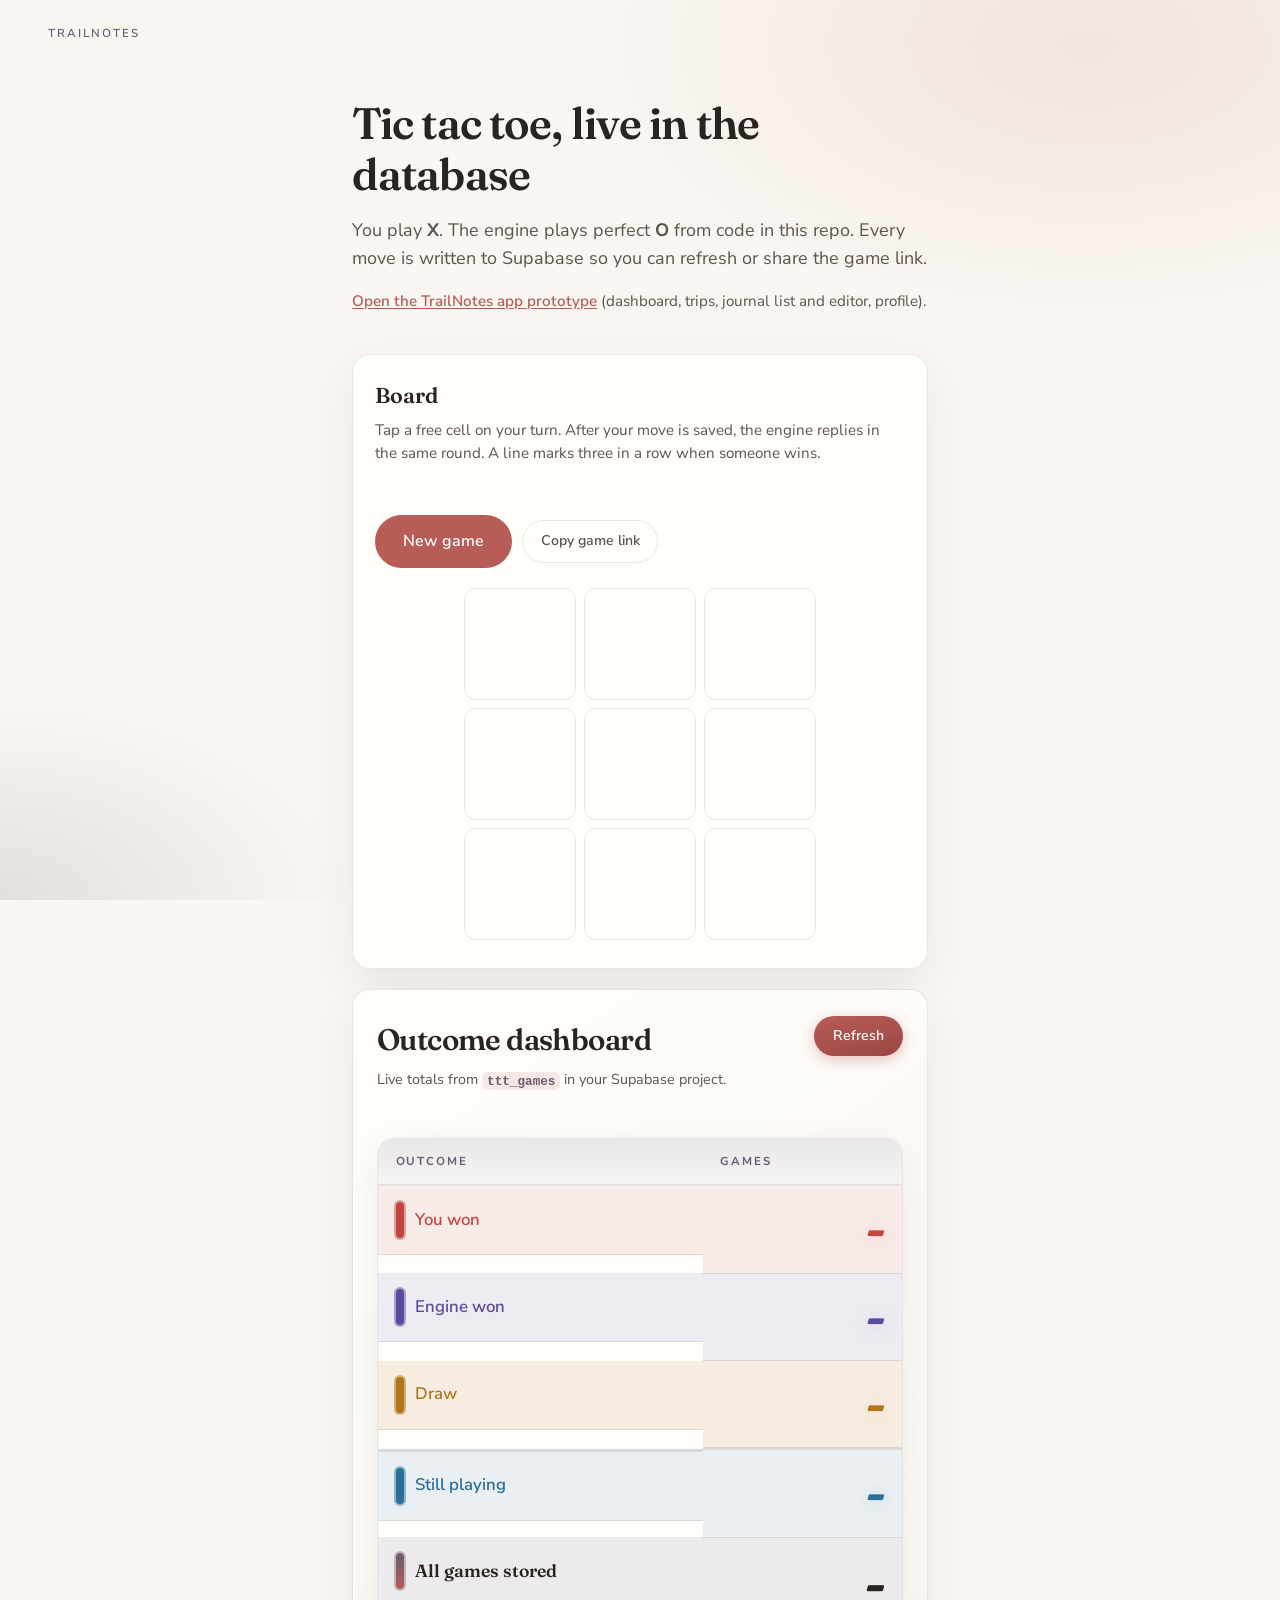
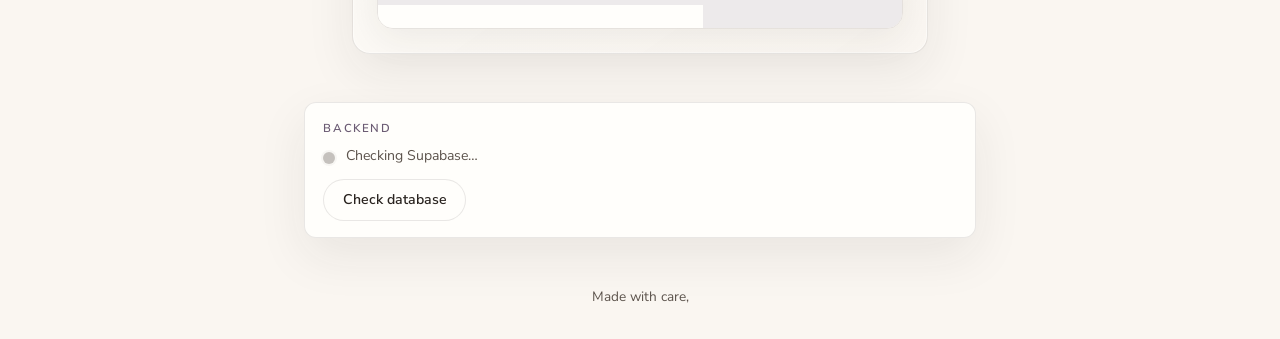
==== commit 4ff3eed3: "Publish prototype on GitHub Pages and add journal app shell. GitHub Pages now uploads website/protot" ====
--- a/website/index.html
+++ b/website/index.html
@@ -32,7 +32,7 @@
           repo. Every move is written to Supabase so you can refresh or share the game link.
         </p>
         <p class="prototype-teaser">
-          <a href="prototype/index.html">Open the TrailNotes app prototype</a> (dashboard, trips, journal, profile).
+          <a href="prototype/index.html">Open the TrailNotes app prototype</a> (dashboard, trips, journal list and editor, profile).
         </p>
       </section>
 
